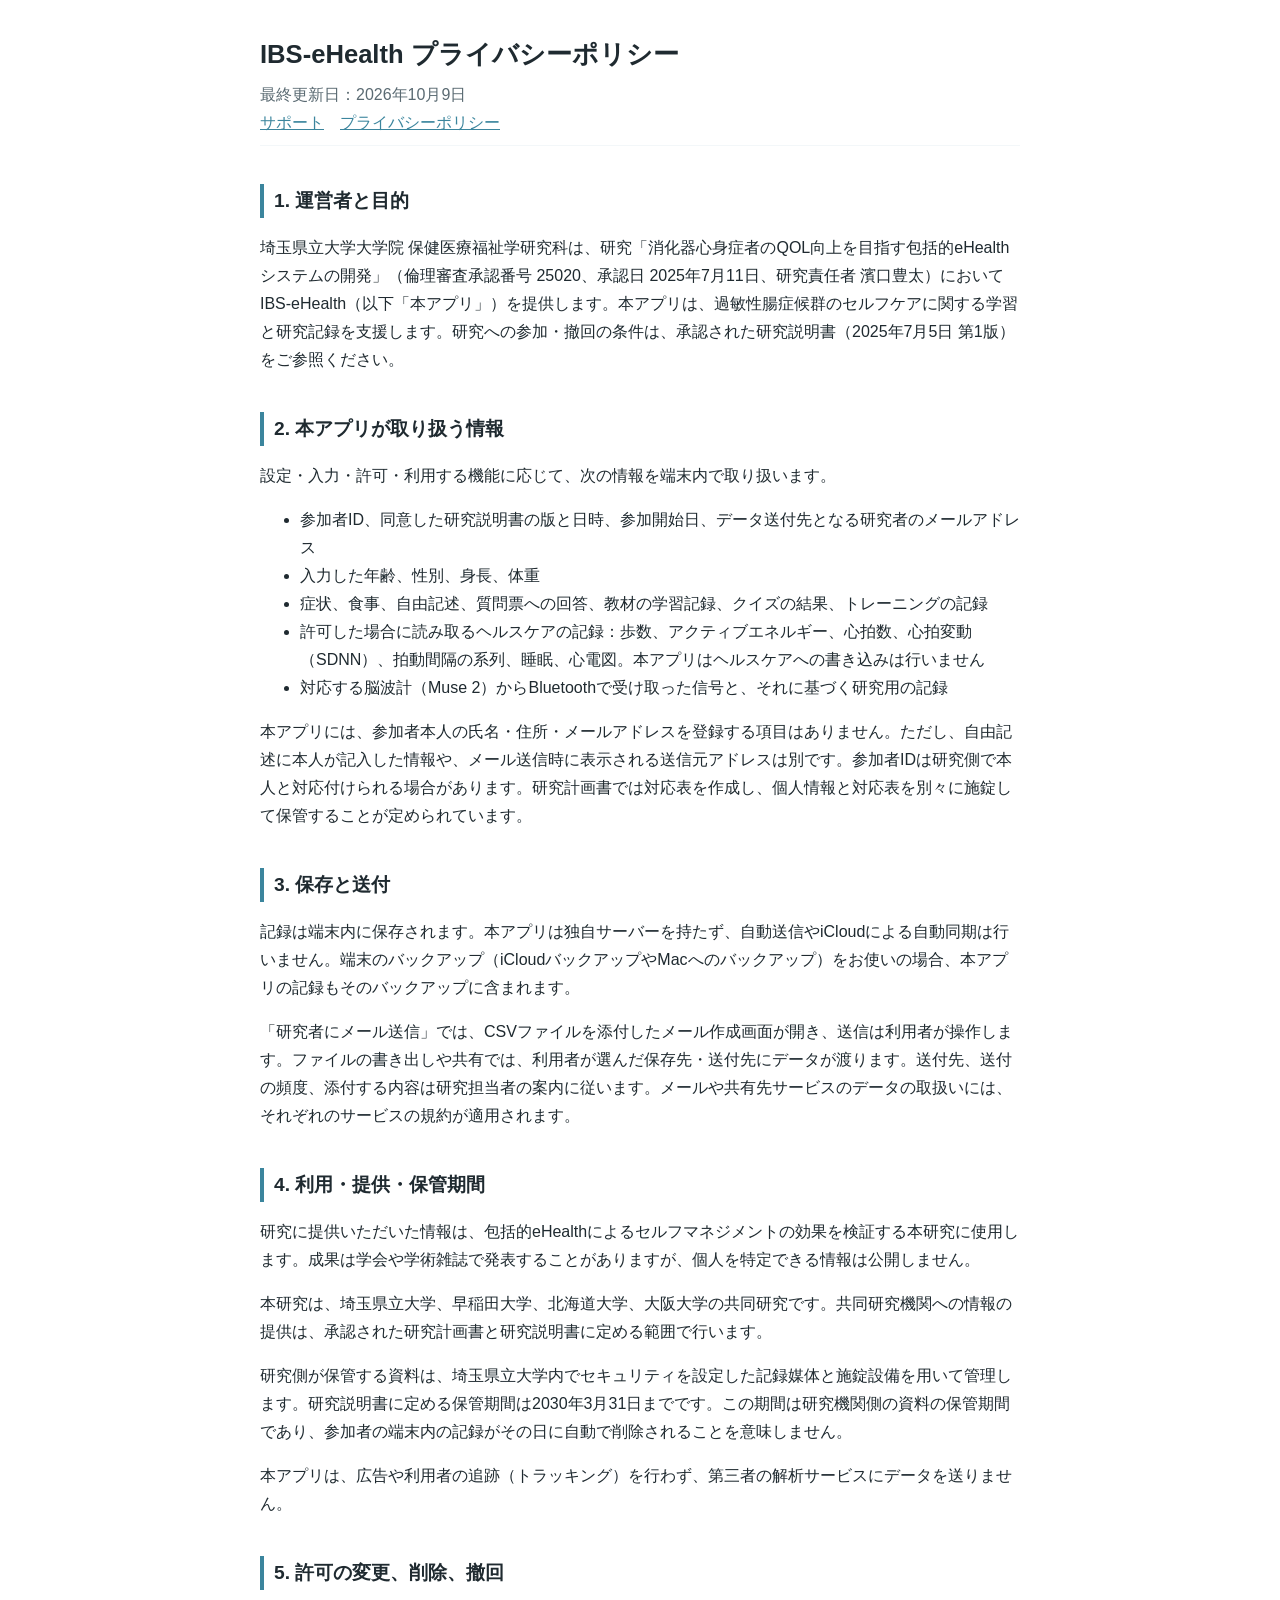
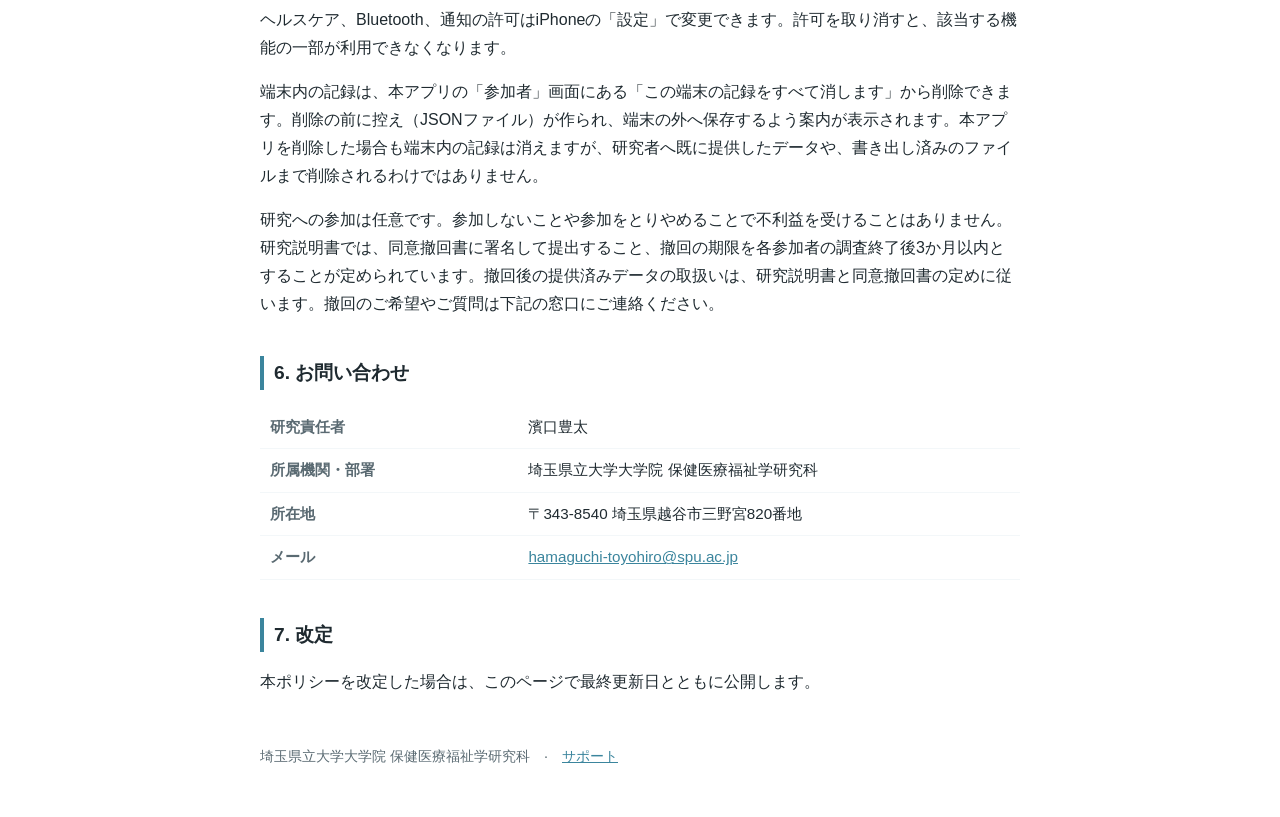
==== privacy.html @ b8828d70 "IBS-eHealth サポート・プライバシーポリシーのページ（初版 2026-10-09）" ====
<!DOCTYPE html>
<html lang="ja">
<head>
<meta charset="utf-8">
<meta name="viewport" content="width=device-width, initial-scale=1">
<title>IBS-eHealth プライバシーポリシー</title>
<link rel="stylesheet" href="style.css">
</head>
<body>
<main>
<header>
  <h1>IBS-eHealth プライバシーポリシー</h1>
  <p>最終更新日：2026年10月9日</p>
  <nav><a href="./">サポート</a><a href="privacy.html">プライバシーポリシー</a></nav>
</header>

<h2>1. 運営者と目的</h2>
<p>埼玉県立大学大学院 保健医療福祉学研究科は、研究「消化器心身症者のQOL向上を目指す包括的eHealthシステムの開発」（倫理審査承認番号 25020、承認日 2025年7月11日、研究責任者 濱口豊太）においてIBS-eHealth（以下「本アプリ」）を提供します。本アプリは、過敏性腸症候群のセルフケアに関する学習と研究記録を支援します。研究への参加・撤回の条件は、承認された研究説明書（2025年7月5日 第1版）をご参照ください。</p>

<h2>2. 本アプリが取り扱う情報</h2>
<p>設定・入力・許可・利用する機能に応じて、次の情報を端末内で取り扱います。</p>
<ul>
  <li>参加者ID、同意した研究説明書の版と日時、参加開始日、データ送付先となる研究者のメールアドレス</li>
  <li>入力した年齢、性別、身長、体重</li>
  <li>症状、食事、自由記述、質問票への回答、教材の学習記録、クイズの結果、トレーニングの記録</li>
  <li>許可した場合に読み取るヘルスケアの記録：歩数、アクティブエネルギー、心拍数、心拍変動（SDNN）、拍動間隔の系列、睡眠、心電図。本アプリはヘルスケアへの書き込みは行いません</li>
  <li>対応する脳波計（Muse 2）からBluetoothで受け取った信号と、それに基づく研究用の記録</li>
</ul>
<p>本アプリには、参加者本人の氏名・住所・メールアドレスを登録する項目はありません。ただし、自由記述に本人が記入した情報や、メール送信時に表示される送信元アドレスは別です。参加者IDは研究側で本人と対応付けられる場合があります。研究計画書では対応表を作成し、個人情報と対応表を別々に施錠して保管することが定められています。</p>

<h2>3. 保存と送付</h2>
<p>記録は端末内に保存されます。本アプリは独自サーバーを持たず、自動送信やiCloudによる自動同期は行いません。端末のバックアップ（iCloudバックアップやMacへのバックアップ）をお使いの場合、本アプリの記録もそのバックアップに含まれます。</p>
<p>「研究者にメール送信」では、CSVファイルを添付したメール作成画面が開き、送信は利用者が操作します。ファイルの書き出しや共有では、利用者が選んだ保存先・送付先にデータが渡ります。送付先、送付の頻度、添付する内容は研究担当者の案内に従います。メールや共有先サービスのデータの取扱いには、それぞれのサービスの規約が適用されます。</p>

<h2>4. 利用・提供・保管期間</h2>
<p>研究に提供いただいた情報は、包括的eHealthによるセルフマネジメントの効果を検証する本研究に使用します。成果は学会や学術雑誌で発表することがありますが、個人を特定できる情報は公開しません。</p>
<p>本研究は、埼玉県立大学、早稲田大学、北海道大学、大阪大学の共同研究です。共同研究機関への情報の提供は、承認された研究計画書と研究説明書に定める範囲で行います。</p>
<p>研究側が保管する資料は、埼玉県立大学内でセキュリティを設定した記録媒体と施錠設備を用いて管理します。研究説明書に定める保管期間は2030年3月31日までです。この期間は研究機関側の資料の保管期間であり、参加者の端末内の記録がその日に自動で削除されることを意味しません。</p>
<p>本アプリは、広告や利用者の追跡（トラッキング）を行わず、第三者の解析サービスにデータを送りません。</p>

<h2>5. 許可の変更、削除、撤回</h2>
<p>ヘルスケア、Bluetooth、通知の許可はiPhoneの「設定」で変更できます。許可を取り消すと、該当する機能の一部が利用できなくなります。</p>
<p>端末内の記録は、本アプリの「参加者」画面にある「この端末の記録をすべて消します」から削除できます。削除の前に控え（JSONファイル）が作られ、端末の外へ保存するよう案内が表示されます。本アプリを削除した場合も端末内の記録は消えますが、研究者へ既に提供したデータや、書き出し済みのファイルまで削除されるわけではありません。</p>
<p>研究への参加は任意です。参加しないことや参加をとりやめることで不利益を受けることはありません。研究説明書では、同意撤回書に署名して提出すること、撤回の期限を各参加者の調査終了後3か月以内とすることが定められています。撤回後の提供済みデータの取扱いは、研究説明書と同意撤回書の定めに従います。撤回のご希望やご質問は下記の窓口にご連絡ください。</p>

<h2>6. お問い合わせ</h2>
<table>
  <tr><th>研究責任者</th><td>濱口豊太</td></tr>
  <tr><th>所属機関・部署</th><td>埼玉県立大学大学院 保健医療福祉学研究科</td></tr>
  <tr><th>所在地</th><td>〒343-8540 埼玉県越谷市三野宮820番地</td></tr>
  <tr><th>メール</th><td><a href="mailto:hamaguchi-toyohiro@spu.ac.jp">hamaguchi-toyohiro@spu.ac.jp</a></td></tr>
</table>

<h2>7. 改定</h2>
<p>本ポリシーを改定した場合は、このページで最終更新日とともに公開します。</p>

<footer>埼玉県立大学大学院 保健医療福祉学研究科　·　<a href="./">サポート</a></footer>
</main>
</body>
</html>
---- style.css ----
:root { --fg:#1f2a30; --muted:#5a6a72; --accent:#3B859D; --bg:#ffffff; --box:#f3f7f9; }
@media (prefers-color-scheme: dark) { :root { --fg:#e6edf0; --muted:#a9b7bd; --accent:#7fc0d4; --bg:#141a1e; --box:#1e272c; } }
* { box-sizing:border-box; }
body { margin:0; padding:0 16px 48px; background:var(--bg); color:var(--fg); font-family:-apple-system,BlinkMacSystemFont,"Hiragino Sans","Hiragino Kaku Gothic ProN","Noto Sans JP",sans-serif; line-height:1.75; }
main { max-width:760px; margin:0 auto; }
header { padding:32px 0 8px; border-bottom:1px solid var(--box); margin-bottom:24px; }
header h1 { font-size:1.6rem; margin:0 0 4px; }
header p { color:var(--muted); margin:0; }
nav a { margin-right:16px; color:var(--accent); }
h2 { font-size:1.2rem; margin-top:2em; border-left:4px solid var(--accent); padding-left:10px; }
a { color:var(--accent); }
table { border-collapse:collapse; width:100%; margin:12px 0; font-size:0.95rem; }
th, td { text-align:left; padding:8px 10px; border-bottom:1px solid var(--box); vertical-align:top; }
th { width:34%; color:var(--muted); font-weight:600; }
.note { background:var(--box); padding:12px 16px; border-radius:8px; }
footer { margin-top:48px; color:var(--muted); font-size:0.9rem; }
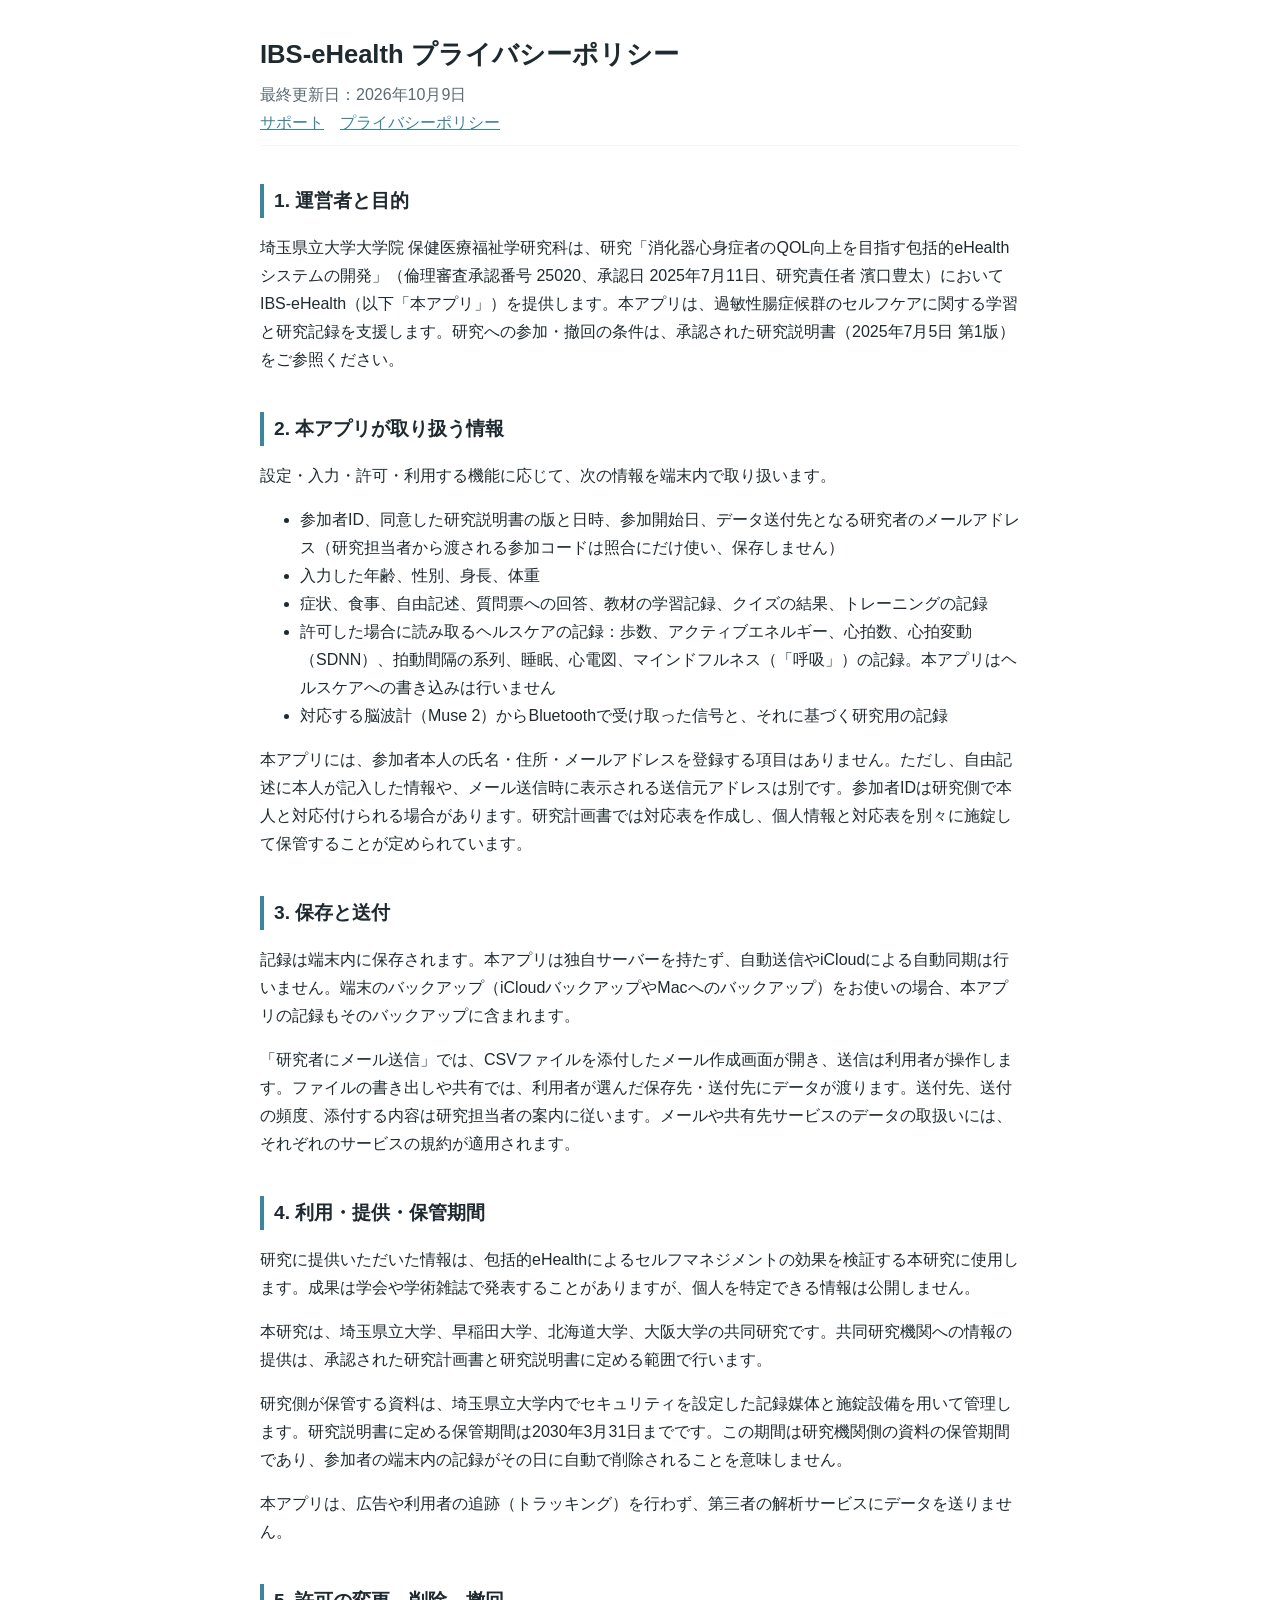
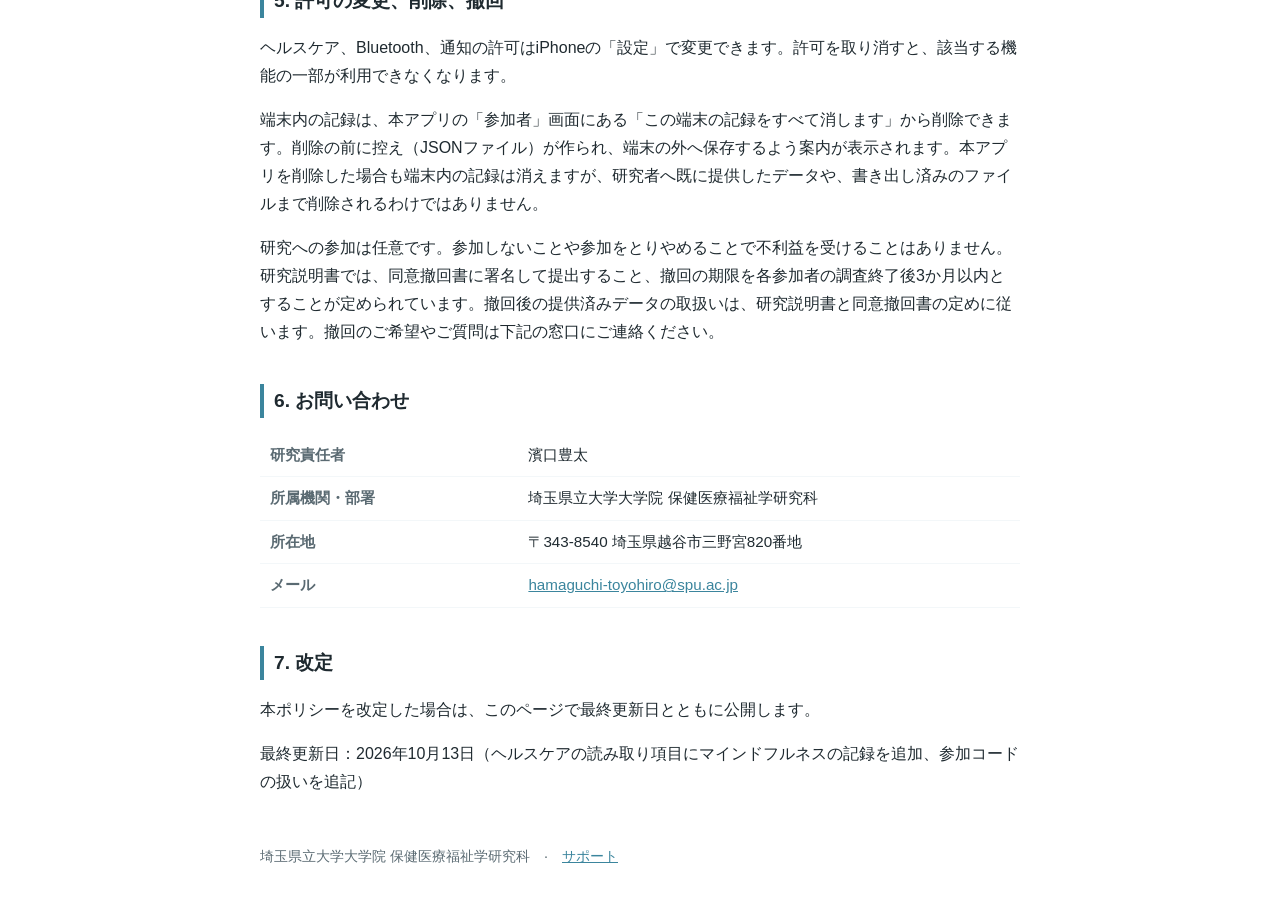
==== commit e93f9961: "ヘルスケアの読み取り項目にマインドフルネス（「呼吸」）を追加、参加者IDと参加コードの説明を追記（PIの了承を得て公開 2026-10-13） Co-Authored-By: Claude Opus " ====
--- a/privacy.html
+++ b/privacy.html
@@ -20,10 +20,10 @@
 <h2>2. 本アプリが取り扱う情報</h2>
 <p>設定・入力・許可・利用する機能に応じて、次の情報を端末内で取り扱います。</p>
 <ul>
-  <li>参加者ID、同意した研究説明書の版と日時、参加開始日、データ送付先となる研究者のメールアドレス</li>
+  <li>参加者ID、同意した研究説明書の版と日時、参加開始日、データ送付先となる研究者のメールアドレス（研究担当者から渡される参加コードは照合にだけ使い、保存しません）</li>
   <li>入力した年齢、性別、身長、体重</li>
   <li>症状、食事、自由記述、質問票への回答、教材の学習記録、クイズの結果、トレーニングの記録</li>
-  <li>許可した場合に読み取るヘルスケアの記録：歩数、アクティブエネルギー、心拍数、心拍変動（SDNN）、拍動間隔の系列、睡眠、心電図。本アプリはヘルスケアへの書き込みは行いません</li>
+  <li>許可した場合に読み取るヘルスケアの記録：歩数、アクティブエネルギー、心拍数、心拍変動（SDNN）、拍動間隔の系列、睡眠、心電図、マインドフルネス（「呼吸」）の記録。本アプリはヘルスケアへの書き込みは行いません</li>
   <li>対応する脳波計（Muse 2）からBluetoothで受け取った信号と、それに基づく研究用の記録</li>
 </ul>
 <p>本アプリには、参加者本人の氏名・住所・メールアドレスを登録する項目はありません。ただし、自由記述に本人が記入した情報や、メール送信時に表示される送信元アドレスは別です。参加者IDは研究側で本人と対応付けられる場合があります。研究計画書では対応表を作成し、個人情報と対応表を別々に施錠して保管することが定められています。</p>
@@ -53,6 +53,7 @@
 
 <h2>7. 改定</h2>
 <p>本ポリシーを改定した場合は、このページで最終更新日とともに公開します。</p>
+<p>最終更新日：2026年10月13日（ヘルスケアの読み取り項目にマインドフルネスの記録を追加、参加コードの扱いを追記）</p>
 
 <footer>埼玉県立大学大学院 保健医療福祉学研究科　·　<a href="./">サポート</a></footer>
 </main>
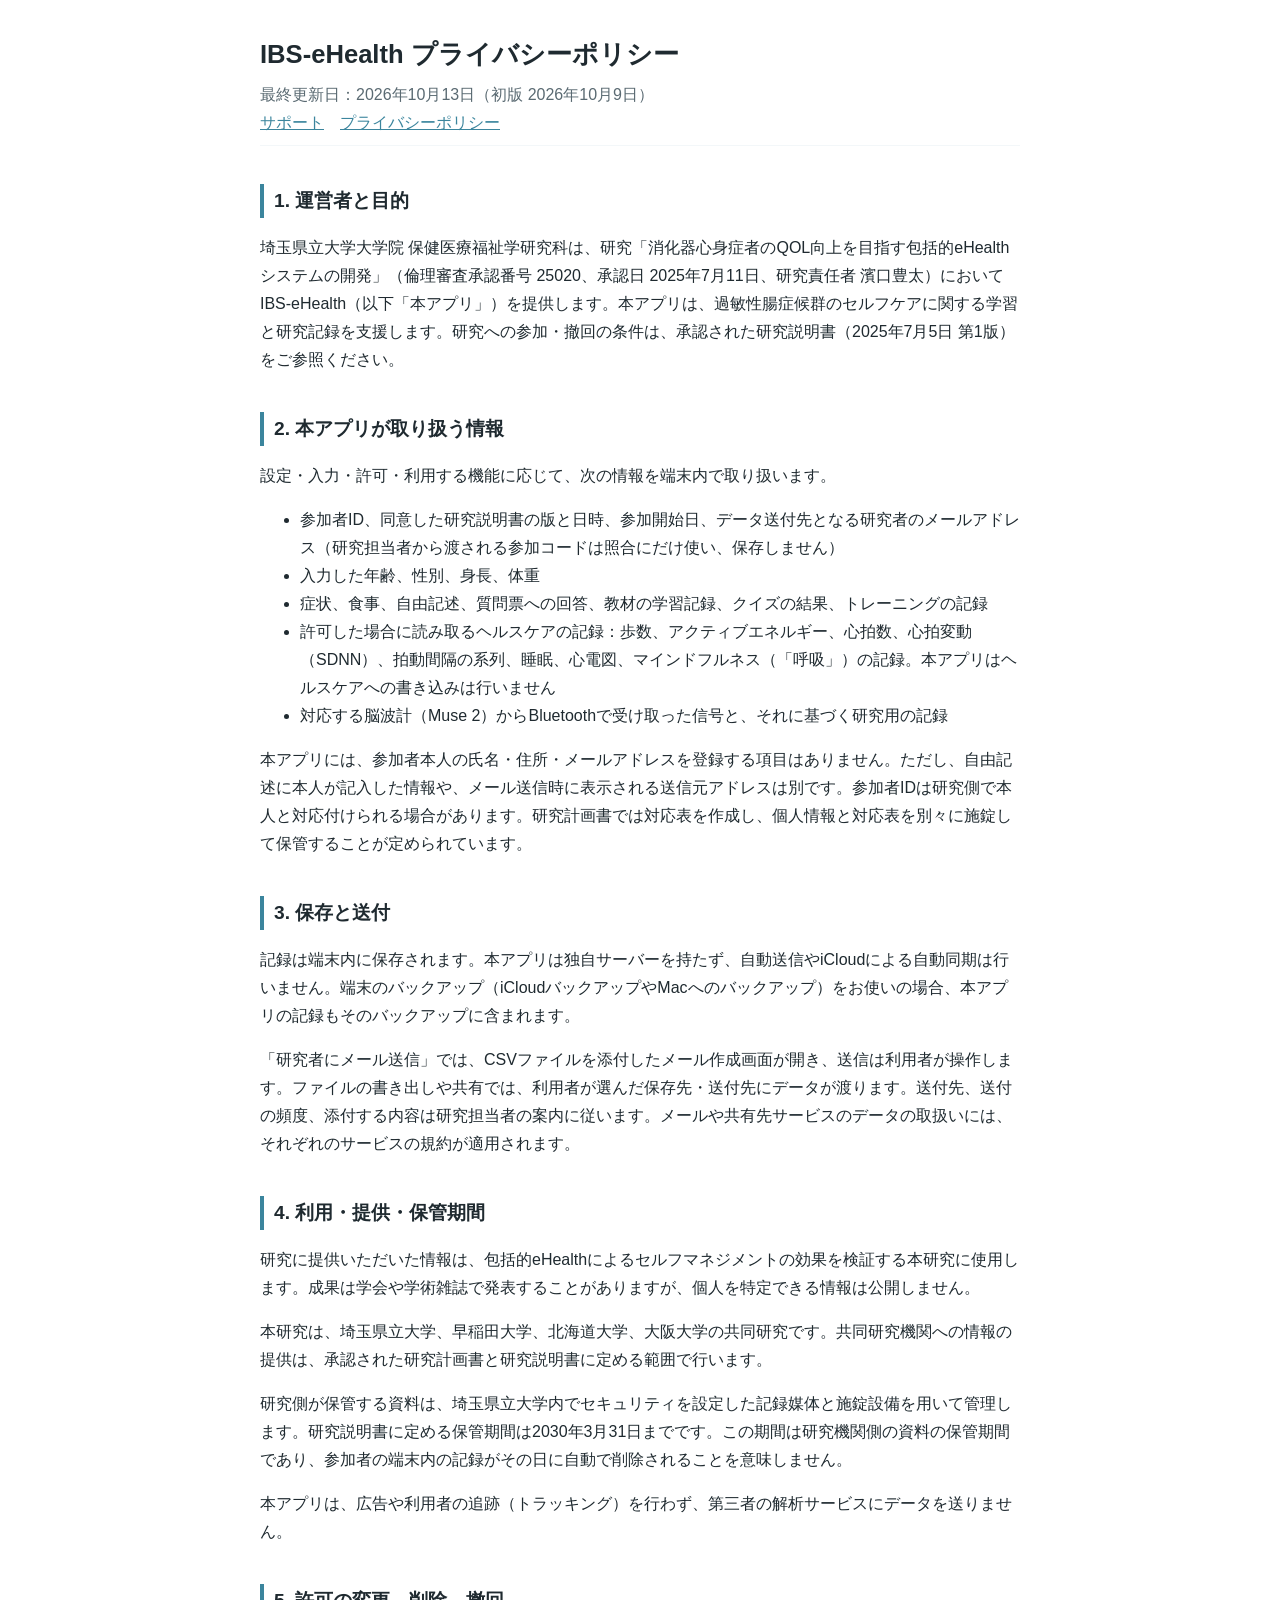
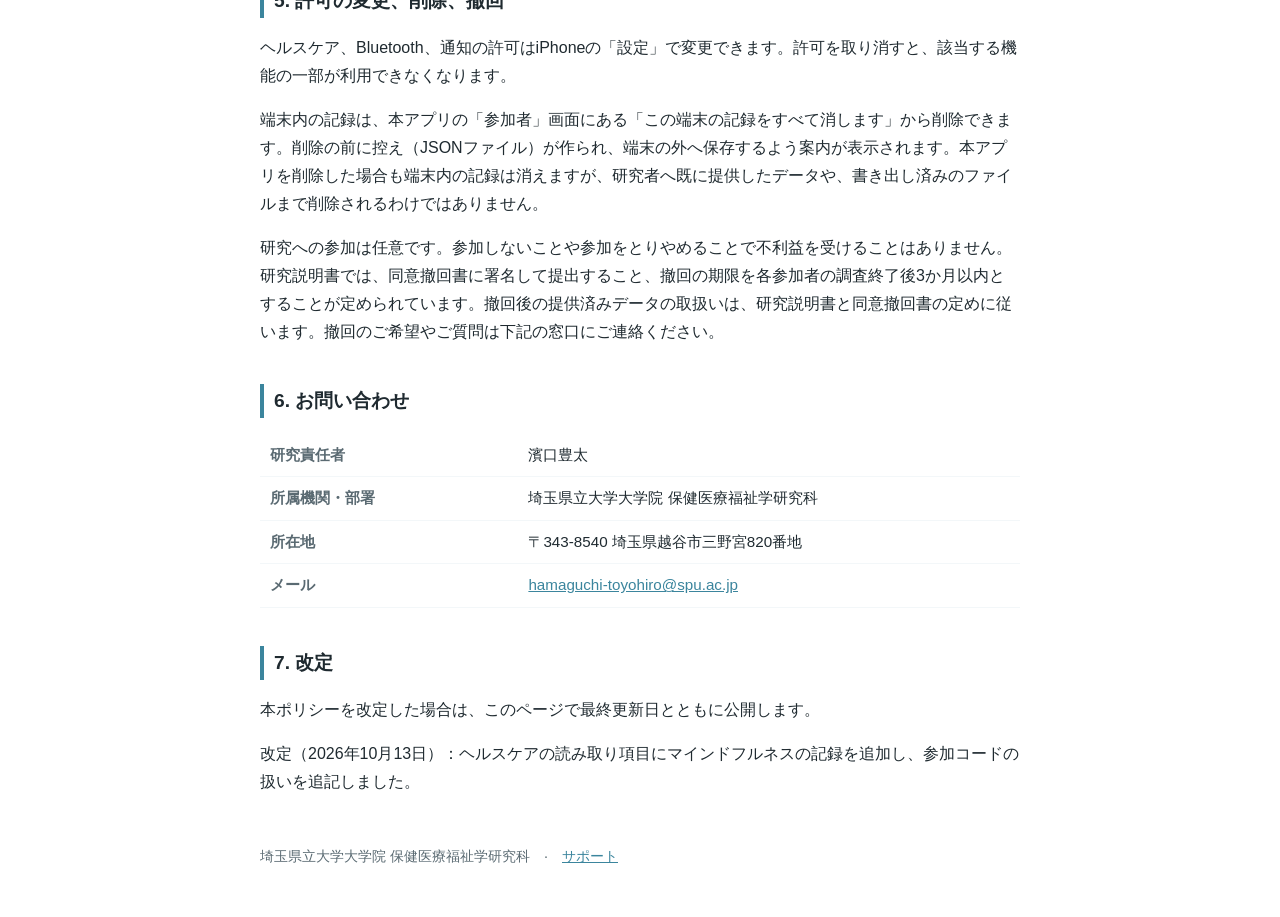
==== commit 8bec4d87: "プライバシーポリシー冒頭の最終更新日を2026年10月13日に修正（改定の記載と重複していた日付をそろえる） Co-Authored-By: Claude Opus 5.5 <noreply@anth" ====
--- a/privacy.html
+++ b/privacy.html
@@ -10,7 +10,7 @@
 <main>
 <header>
   <h1>IBS-eHealth プライバシーポリシー</h1>
-  <p>最終更新日：2026年10月9日</p>
+  <p>最終更新日：2026年10月13日（初版 2026年10月9日）</p>
   <nav><a href="./">サポート</a><a href="privacy.html">プライバシーポリシー</a></nav>
 </header>
 
@@ -53,7 +53,7 @@
 
 <h2>7. 改定</h2>
 <p>本ポリシーを改定した場合は、このページで最終更新日とともに公開します。</p>
-<p>最終更新日：2026年10月13日（ヘルスケアの読み取り項目にマインドフルネスの記録を追加、参加コードの扱いを追記）</p>
+<p>改定（2026年10月13日）：ヘルスケアの読み取り項目にマインドフルネスの記録を追加し、参加コードの扱いを追記しました。</p>
 
 <footer>埼玉県立大学大学院 保健医療福祉学研究科　·　<a href="./">サポート</a></footer>
 </main>
